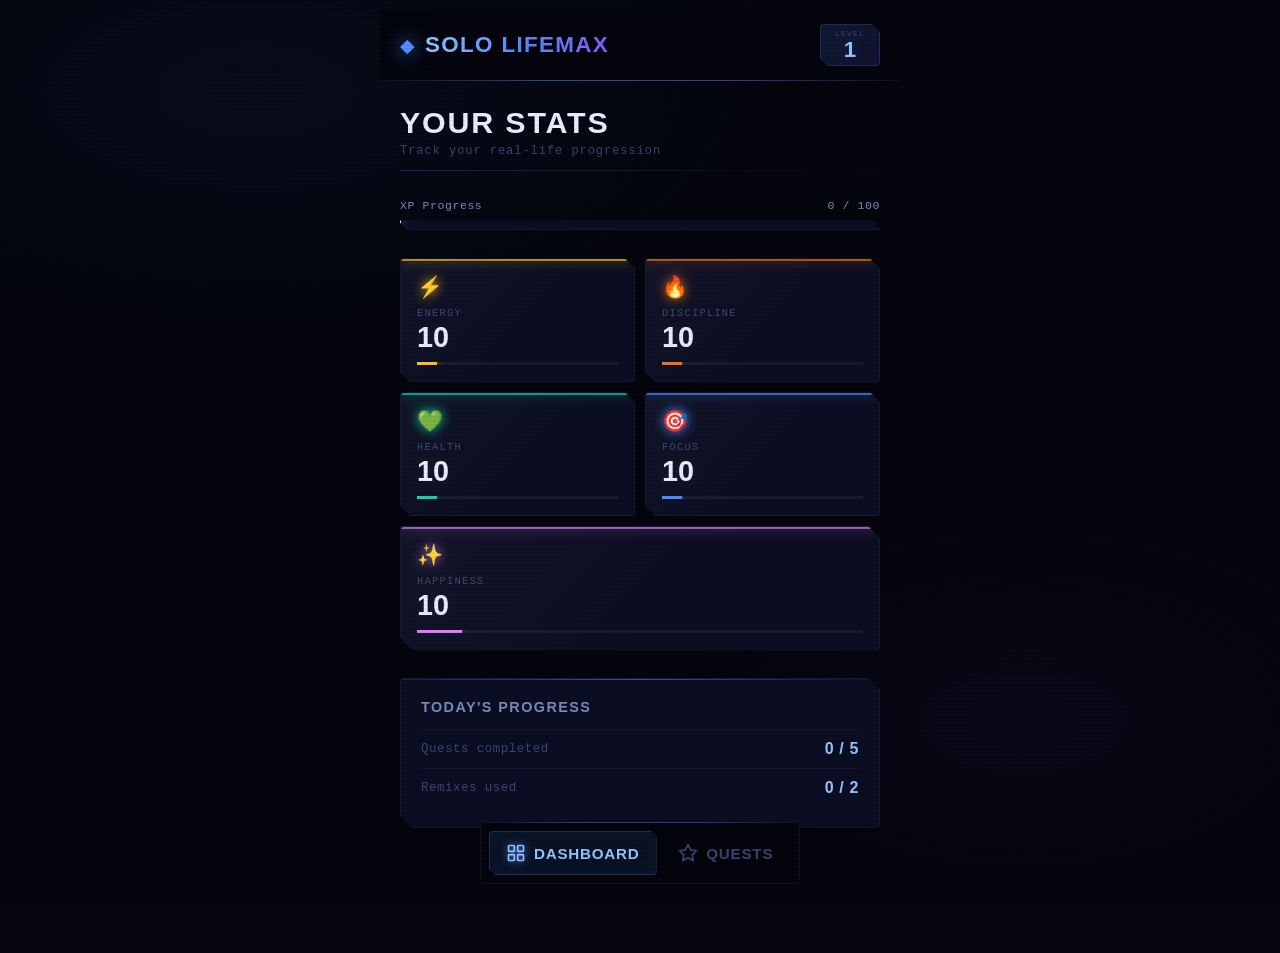
==== index.html @ a32b874c "Initial commit - Solo Lifemax MVP" ====
<!DOCTYPE html>
<html lang="fr">
<head>
  <meta charset="UTF-8" />
  <meta name="viewport" content="width=device-width, initial-scale=1.0" />
  <title>Solo Lifemax</title>
  <link rel="stylesheet" href="style.css" />
  <link href="https://fonts.googleapis.com/css2?family=Inter:wght@300;400;500;600;700&display=swap" rel="stylesheet" />
</head>
<body>
  <div id="app">
    <!-- Header -->
    <header class="header">
      <div class="header-inner">
        <div class="logo">
          <span class="logo-icon">◆</span>
          <span class="logo-text">Solo Lifemax</span>
        </div>
        <div class="level-badge">
          <span class="level-label" data-i18n="level">NIVEAU</span>
          <span class="level-number" id="user-level">1</span>
        </div>
      </div>
    </header>

    <!-- Navigation -->
    <nav class="nav">
      <button class="nav-btn active" data-page="dashboard">
        <svg width="20" height="20" viewBox="0 0 24 24" fill="none" stroke="currentColor" stroke-width="2"><rect x="3" y="3" width="7" height="7" rx="1"/><rect x="14" y="3" width="7" height="7" rx="1"/><rect x="3" y="14" width="7" height="7" rx="1"/><rect x="14" y="14" width="7" height="7" rx="1"/></svg>
        <span data-i18n="dashboard">Tableau de bord</span>
      </button>
      <button class="nav-btn" data-page="quests">
        <svg width="20" height="20" viewBox="0 0 24 24" fill="none" stroke="currentColor" stroke-width="2"><path d="M12 2l3.09 6.26L22 9.27l-5 4.87 1.18 6.88L12 17.77l-6.18 3.25L7 14.14 2 9.27l6.91-1.01L12 2z"/></svg>
        <span data-i18n="quests">Quêtes</span>
      </button>
    </nav>

    <!-- Dashboard Page -->
    <main class="page active" id="page-dashboard">
      <div class="page-header">
        <h1 data-i18n="yourStats">Tes Stats</h1>
        <p class="subtitle" data-i18n="statsSubtitle">Suis ta progression dans la vraie vie</p>
      </div>

      <div class="xp-bar-container">
        <div class="xp-bar-label">
          <span data-i18n="xpProgress">Progression XP</span>
          <span id="xp-text">0 / 100</span>
        </div>
        <div class="xp-bar">
          <div class="xp-bar-fill" id="xp-fill" style="width: 0%"></div>
        </div>
      </div>

      <div class="stats-grid" id="stats-grid">
        <!-- Stats cards injected by JS -->
      </div>

      <div class="today-summary">
        <h2 data-i18n="todayProgress">Progrès du jour</h2>
        <div class="summary-row">
          <span data-i18n="questsCompleted">Quêtes terminées</span>
          <span id="quests-done-count">0 / 5</span>
        </div>
        <div class="summary-row">
          <span data-i18n="remixesUsed">Remix utilisés</span>
          <span id="remix-count">0 / 1</span>
        </div>
      </div>
    </main>

    <!-- Quests Page -->
    <main class="page" id="page-quests">
      <div class="page-header">
        <h1 data-i18n="dailyQuests">Quêtes du jour</h1>
        <p class="subtitle" id="quests-date"></p>
      </div>

      <div class="quests-list" id="quests-list">
        <!-- Quest cards injected by JS -->
      </div>

      <div class="quests-footer" id="quests-footer">
        <p class="quests-hint" data-i18n="questsHint">Termine toutes les quêtes pour maximiser tes stats.</p>
      </div>
    </main>
  </div>

  <script src="app.js"></script>
</body>
</html>
---- style.css ----
/* ========== Reset & Base ========== */
*, *::before, *::after {
  margin: 0;
  padding: 0;
  box-sizing: border-box;
}

@import url('https://fonts.googleapis.com/css2?family=Rajdhani:wght@400;500;600;700&family=Share+Tech+Mono&family=Nunito:wght@400;500;600;700&display=swap');

:root {
  --bg-primary: #04050d;
  --bg-secondary: #070a18;
  --bg-card: #0b0e22;
  --bg-card-hover: #101428;

  --accent: #4f8eff;
  --accent-2: #8b5cf6;
  --accent-light: #93c5fd;
  --accent-glow: rgba(79, 142, 255, 0.25);
  --accent-glow-2: rgba(139, 92, 246, 0.2);

  --text-primary: #e8eeff;
  --text-secondary: #7a8ab8;
  --text-muted: #3a4470;

  --success: #10d9a0;
  --success-glow: rgba(16, 217, 160, 0.2);
  --danger: #ff4466;

  --energy-color: #fbbf24;
  --discipline-color: #f97316;
  --health-color: #10d9a0;
  --focus-color: #4f8eff;
  --happiness-color: #e879f9;

  --border: rgba(79, 142, 255, 0.1);
  --border-bright: rgba(79, 142, 255, 0.25);
  --radius: 4px;
  --radius-sm: 3px;
  --transition: 0.25s cubic-bezier(0.4, 0, 0.2, 1);

  --font-display: 'Rajdhani', sans-serif;
  --font-mono: 'Share Tech Mono', monospace;
  --font-body: 'Nunito', sans-serif;
}

html {
  font-size: 16px;
  scroll-behavior: smooth;
}

body {
  font-family: var(--font-body);
  background: var(--bg-primary);
  color: var(--text-primary);
  min-height: 100vh;
  -webkit-font-smoothing: antialiased;
  overflow-x: hidden;
}

/* Animated scanlines overlay */
body::before {
  content: '';
  position: fixed;
  inset: 0;
  pointer-events: none;
  z-index: 999;
  background: repeating-linear-gradient(
    0deg,
    transparent,
    transparent 2px,
    rgba(0, 0, 0, 0.04) 2px,
    rgba(0, 0, 0, 0.04) 4px
  );
}

/* Atmospheric background glow */
body::after {
  content: '';
  position: fixed;
  inset: 0;
  pointer-events: none;
  z-index: 0;
  background:
    radial-gradient(ellipse 60% 40% at 20% 10%, rgba(79, 142, 255, 0.06) 0%, transparent 70%),
    radial-gradient(ellipse 40% 30% at 80% 80%, rgba(139, 92, 246, 0.05) 0%, transparent 70%);
}

#app {
  max-width: 520px;
  margin: 0 auto;
  padding-bottom: 100px;
  position: relative;
  z-index: 1;
}

/* ========== Header ========== */
.header {
  position: sticky;
  top: 0;
  z-index: 100;
  background: rgba(4, 5, 13, 0.9);
  backdrop-filter: blur(20px);
  border-bottom: 1px solid var(--border);
}

.header::after {
  content: '';
  position: absolute;
  bottom: -1px;
  left: 0;
  right: 0;
  height: 1px;
  background: linear-gradient(90deg, transparent, var(--accent), var(--accent-2), transparent);
  opacity: 0.5;
}

.header-inner {
  display: flex;
  align-items: center;
  justify-content: space-between;
  padding: 14px 20px;
}

.logo {
  display: flex;
  align-items: center;
  gap: 10px;
}

.logo-icon {
  font-size: 1.2rem;
  color: var(--accent);
  filter: drop-shadow(0 0 10px var(--accent));
  animation: pulse-glow 3s ease-in-out infinite;
}

@keyframes pulse-glow {
  0%, 100% { filter: drop-shadow(0 0 6px var(--accent)); }
  50% { filter: drop-shadow(0 0 16px var(--accent)) drop-shadow(0 0 30px var(--accent-glow)); }
}

.logo-text {
  font-family: var(--font-display);
  font-size: 1.4rem;
  font-weight: 700;
  letter-spacing: 0.06em;
  text-transform: uppercase;
  background: linear-gradient(90deg, var(--accent-light), var(--accent), var(--accent-2));
  -webkit-background-clip: text;
  -webkit-text-fill-color: transparent;
  background-clip: text;
}

.level-badge {
  display: flex;
  flex-direction: column;
  align-items: center;
  background: var(--bg-card);
  border: 1px solid var(--border-bright);
  border-radius: var(--radius);
  padding: 4px 14px;
  gap: 1px;
  position: relative;
  clip-path: polygon(0 0, calc(100% - 8px) 0, 100% 8px, 100% 100%, 8px 100%, 0 calc(100% - 8px));
}

.level-badge::before {
  content: '';
  position: absolute;
  inset: 0;
  background: linear-gradient(135deg, rgba(79, 142, 255, 0.08), rgba(139, 92, 246, 0.05));
  border-radius: inherit;
}

.level-label {
  font-family: var(--font-mono);
  font-size: 0.5rem;
  letter-spacing: 0.15em;
  color: var(--text-muted);
  text-transform: uppercase;
  position: relative;
}

.level-number {
  font-family: var(--font-display);
  font-size: 1.4rem;
  font-weight: 700;
  color: var(--accent-light);
  line-height: 1;
  position: relative;
  text-shadow: 0 0 20px var(--accent-glow);
}

/* ========== Navigation ========== */
.nav {
  position: fixed;
  bottom: 0;
  left: 50%;
  transform: translateX(-50%);
  width: 100%;
  max-width: 520px;
  z-index: 100;
  display: flex;
  gap: 4px;
  padding: 10px 14px 18px;
  background: rgba(4, 5, 13, 0.95);
  backdrop-filter: blur(20px);
  border-top: 1px solid var(--border);
}

.nav::before {
  content: '';
  position: absolute;
  top: -1px;
  left: 0;
  right: 0;
  height: 1px;
  background: linear-gradient(90deg, transparent, var(--accent), var(--accent-2), transparent);
  opacity: 0.4;
}

.nav-btn {
  flex: 1;
  display: flex;
  align-items: center;
  justify-content: center;
  gap: 8px;
  background: transparent;
  border: 1px solid transparent;
  border-radius: var(--radius);
  padding: 11px 16px;
  color: var(--text-muted);
  font-family: var(--font-display);
  font-size: 0.95rem;
  font-weight: 600;
  letter-spacing: 0.05em;
  text-transform: uppercase;
  cursor: pointer;
  transition: var(--transition);
  position: relative;
  clip-path: polygon(0 0, calc(100% - 6px) 0, 100% 6px, 100% 100%, 6px 100%, 0 calc(100% - 6px));
}

.nav-btn:hover {
  color: var(--text-secondary);
  background: rgba(79, 142, 255, 0.05);
  border-color: var(--border);
}

.nav-btn.active {
  color: var(--accent-light);
  background: rgba(79, 142, 255, 0.1);
  border-color: var(--border-bright);
  box-shadow: inset 0 0 20px rgba(79, 142, 255, 0.05), 0 0 20px rgba(79, 142, 255, 0.08);
}

.nav-btn.active svg {
  filter: drop-shadow(0 0 4px var(--accent));
}

.nav-btn svg {
  flex-shrink: 0;
  transition: var(--transition);
}

/* ========== Pages ========== */
.page {
  display: none;
  padding: 24px 20px;
  animation: fadeIn 0.3s ease;
}

.page.active {
  display: block;
}

@keyframes fadeIn {
  from { opacity: 0; transform: translateY(10px); }
  to { opacity: 1; transform: translateY(0); }
}

.page-header {
  margin-bottom: 28px;
  position: relative;
}

.page-header::after {
  content: '';
  display: block;
  margin-top: 12px;
  height: 1px;
  background: linear-gradient(90deg, var(--border-bright), transparent);
}

.page-header h1 {
  font-family: var(--font-display);
  font-size: 1.9rem;
  font-weight: 700;
  letter-spacing: 0.06em;
  text-transform: uppercase;
  background: linear-gradient(90deg, var(--text-primary) 60%, var(--accent-light));
  -webkit-background-clip: text;
  -webkit-text-fill-color: transparent;
  background-clip: text;
  margin-bottom: 4px;
}

.subtitle {
  font-family: var(--font-mono);
  color: var(--text-muted);
  font-size: 0.75rem;
  letter-spacing: 0.08em;
}

/* ========== XP Bar ========== */
.xp-bar-container {
  margin-bottom: 28px;
}

.xp-bar-label {
  display: flex;
  justify-content: space-between;
  font-family: var(--font-mono);
  font-size: 0.72rem;
  color: var(--text-secondary);
  margin-bottom: 8px;
  letter-spacing: 0.05em;
}

.xp-bar {
  height: 10px;
  background: var(--bg-card);
  border-radius: 0;
  overflow: visible;
  border: 1px solid var(--border);
  position: relative;
  clip-path: polygon(0 0, calc(100% - 8px) 0, 100% 8px, 100% 100%, 8px 100%, 0 calc(100% - 8px));
}

.xp-bar-fill {
  height: 100%;
  background: linear-gradient(90deg, var(--accent), var(--accent-2), #a78bfa);
  transition: width 0.8s cubic-bezier(0.4, 0, 0.2, 1);
  position: relative;
}

.xp-bar-fill::after {
  content: '';
  position: absolute;
  right: 0;
  top: -2px;
  bottom: -2px;
  width: 3px;
  background: white;
  box-shadow: 0 0 12px var(--accent), 0 0 24px var(--accent-glow);
  opacity: 0.9;
}

/* ========== Stats Grid ========== */
.stats-grid {
  display: grid;
  grid-template-columns: 1fr 1fr;
  gap: 10px;
  margin-bottom: 28px;
}

.stat-card {
  background: var(--bg-card);
  border: 1px solid var(--border);
  border-radius: var(--radius);
  padding: 16px;
  transition: var(--transition);
  position: relative;
  overflow: hidden;
  clip-path: polygon(0 0, calc(100% - 10px) 0, 100% 10px, 100% 100%, 10px 100%, 0 calc(100% - 10px));
  cursor: default;
}

.stat-card::before {
  content: '';
  position: absolute;
  top: 0;
  left: 0;
  width: 100%;
  height: 100%;
  background: linear-gradient(135deg, rgba(255,255,255,0.03) 0%, transparent 60%);
  pointer-events: none;
}

.stat-card::after {
  content: '';
  position: absolute;
  top: 0;
  left: 0;
  right: 0;
  height: 2px;
  background: var(--stat-color);
  box-shadow: 0 0 12px var(--stat-color);
  opacity: 0.7;
}

.stat-card:hover {
  background: var(--bg-card-hover);
  border-color: rgba(79, 142, 255, 0.2);
  box-shadow: 0 0 24px rgba(79, 142, 255, 0.06), inset 0 0 30px rgba(79, 142, 255, 0.02);
  transform: translateY(-2px);
}

.stat-icon {
  font-size: 1.3rem;
  margin-bottom: 8px;
  display: block;
  filter: drop-shadow(0 0 6px var(--stat-color));
}

.stat-name {
  font-family: var(--font-mono);
  font-size: 0.65rem;
  letter-spacing: 0.12em;
  text-transform: uppercase;
  color: var(--text-muted);
  margin-bottom: 4px;
}

.stat-value {
  font-family: var(--font-display);
  font-size: 1.8rem;
  font-weight: 700;
  color: var(--text-primary);
  margin-bottom: 10px;
  line-height: 1;
  text-shadow: 0 0 20px rgba(255,255,255,0.1);
}

.stat-bar {
  height: 3px;
  background: rgba(255, 255, 255, 0.05);
  overflow: hidden;
  position: relative;
}

.stat-bar-fill {
  height: 100%;
  background: var(--stat-color);
  transition: width 0.9s cubic-bezier(0.4, 0, 0.2, 1);
  box-shadow: 0 0 8px var(--stat-color);
  position: relative;
}

/* Full-width last card if odd number */
.stats-grid .stat-card:last-child:nth-child(odd) {
  grid-column: 1 / -1;
  clip-path: polygon(0 0, calc(100% - 12px) 0, 100% 12px, 100% 100%, 12px 100%, 0 calc(100% - 12px));
}

/* ========== Today Summary ========== */
.today-summary {
  background: var(--bg-card);
  border: 1px solid var(--border);
  border-radius: var(--radius);
  padding: 20px;
  position: relative;
  overflow: hidden;
  clip-path: polygon(0 0, calc(100% - 12px) 0, 100% 12px, 100% 100%, 12px 100%, 0 calc(100% - 12px));
}

.today-summary::before {
  content: '';
  position: absolute;
  top: 0;
  left: 0;
  right: 0;
  height: 1px;
  background: linear-gradient(90deg, var(--border-bright), var(--accent-2), transparent);
  opacity: 0.6;
}

.today-summary h2 {
  font-family: var(--font-display);
  font-size: 0.9rem;
  font-weight: 600;
  letter-spacing: 0.1em;
  text-transform: uppercase;
  color: var(--text-secondary);
  margin-bottom: 14px;
}

.summary-row {
  display: flex;
  justify-content: space-between;
  align-items: center;
  padding: 10px 0;
  border-top: 1px solid var(--border);
  font-size: 0.85rem;
}

.summary-row span:first-child {
  font-family: var(--font-mono);
  font-size: 0.78rem;
  color: var(--text-muted);
  letter-spacing: 0.04em;
}

.summary-row span:last-child {
  font-family: var(--font-display);
  font-size: 1rem;
  font-weight: 600;
  color: var(--accent-light);
  letter-spacing: 0.04em;
}

/* ========== Quests ========== */
.quests-list {
  display: flex;
  flex-direction: column;
  gap: 12px;
}

.quest-card {
  background: var(--bg-card);
  border: 1px solid var(--border);
  border-radius: var(--radius);
  padding: 20px;
  transition: var(--transition);
  position: relative;
  overflow: hidden;
  clip-path: polygon(0 0, calc(100% - 14px) 0, 100% 14px, 100% 100%, 14px 100%, 0 calc(100% - 14px));
}

/* Left accent bar */
.quest-card::before {
  content: '';
  position: absolute;
  left: 0;
  top: 0;
  bottom: 0;
  width: 2px;
  background: linear-gradient(180deg, var(--accent), var(--accent-2));
  opacity: 0;
  transition: var(--transition);
}

.quest-card:hover:not(.completed)::before {
  opacity: 1;
}

.quest-card:hover:not(.completed) {
  background: var(--bg-card-hover);
  border-color: rgba(79, 142, 255, 0.2);
  box-shadow: 0 4px 30px rgba(79, 142, 255, 0.06), inset 0 0 40px rgba(79, 142, 255, 0.02);
}

.quest-card.completed {
  opacity: 0.45;
  border-color: rgba(16, 217, 160, 0.15);
}

.quest-card.completed::before {
  background: var(--success);
  opacity: 0.6;
}

.quest-card.completed::after {
  content: '';
  position: absolute;
  top: 0;
  right: 0;
  bottom: 0;
  left: 0;
  background: linear-gradient(135deg, rgba(16, 217, 160, 0.03) 0%, transparent 60%);
}

.quest-top {
  display: flex;
  justify-content: space-between;
  align-items: flex-start;
  margin-bottom: 8px;
}

.quest-title {
  font-family: var(--font-display);
  font-size: 1.05rem;
  font-weight: 600;
  letter-spacing: 0.02em;
  text-transform: uppercase;
  flex: 1;
  padding-right: 12px;
  color: var(--text-primary);
}

.quest-reward {
  display: flex;
  gap: 5px;
  flex-wrap: wrap;
  justify-content: flex-end;
  flex-shrink: 0;
}

.quest-reward-tag {
  font-family: var(--font-mono);
  font-size: 0.62rem;
  font-weight: 400;
  padding: 2px 7px;
  border-radius: 2px;
  letter-spacing: 0.04em;
  background: rgba(79, 142, 255, 0.1);
  color: var(--accent-light);
  border: 1px solid rgba(79, 142, 255, 0.2);
  white-space: nowrap;
}

.quest-desc {
  font-size: 0.82rem;
  color: var(--text-secondary);
  line-height: 1.55;
  margin-bottom: 16px;
}

.quest-actions {
  display: flex;
  gap: 8px;
}

/* ========== Buttons ========== */
.btn {
  font-family: var(--font-display);
  font-size: 0.85rem;
  font-weight: 600;
  letter-spacing: 0.08em;
  text-transform: uppercase;
  padding: 10px 20px;
  border-radius: var(--radius);
  border: 1px solid transparent;
  cursor: pointer;
  transition: var(--transition);
  display: inline-flex;
  align-items: center;
  gap: 6px;
  position: relative;
  overflow: hidden;
  clip-path: polygon(0 0, calc(100% - 6px) 0, 100% 6px, 100% 100%, 6px 100%, 0 calc(100% - 6px));
}

.btn::before {
  content: '';
  position: absolute;
  inset: 0;
  background: linear-gradient(135deg, rgba(255,255,255,0.1) 0%, transparent 50%);
  opacity: 0;
  transition: var(--transition);
}

.btn:hover::before {
  opacity: 1;
}

.btn-validate {
  background: linear-gradient(135deg, var(--accent), var(--accent-2));
  color: white;
  border-color: rgba(79, 142, 255, 0.4);
  box-shadow: 0 2px 16px var(--accent-glow), inset 0 1px 0 rgba(255,255,255,0.1);
}

.btn-validate:hover {
  transform: translateY(-1px);
  box-shadow: 0 6px 24px var(--accent-glow), 0 0 40px rgba(79, 142, 255, 0.15);
}

.btn-validate:active {
  transform: translateY(0);
}

.btn-remix {
  background: transparent;
  border: 1px solid var(--border-bright);
  color: var(--text-secondary);
}

.btn-remix:hover {
  background: rgba(79, 142, 255, 0.08);
  color: var(--text-primary);
  border-color: rgba(79, 142, 255, 0.3);
}

.btn-remix:disabled,
.btn-validate:disabled {
  opacity: 0.25;
  cursor: not-allowed;
  transform: none !important;
  box-shadow: none !important;
}

.quest-completed-label {
  display: inline-flex;
  align-items: center;
  gap: 6px;
  font-family: var(--font-mono);
  font-size: 0.75rem;
  letter-spacing: 0.1em;
  color: var(--success);
  text-transform: uppercase;
}

.quest-completed-label svg {
  width: 14px;
  height: 14px;
}

/* ========== Quests Footer ========== */
.quests-footer {
  margin-top: 24px;
  text-align: center;
}

.quests-hint {
  font-family: var(--font-mono);
  font-size: 0.72rem;
  letter-spacing: 0.06em;
  color: var(--text-muted);
}

/* ========== Toast ========== */
.toast {
  position: fixed;
  top: 80px;
  left: 50%;
  transform: translateX(-50%) translateY(-20px);
  background: var(--bg-card);
  border: 1px solid var(--border-bright);
  border-radius: var(--radius);
  padding: 12px 24px;
  font-family: var(--font-mono);
  font-size: 0.8rem;
  letter-spacing: 0.06em;
  color: var(--text-primary);
  box-shadow: 0 8px 40px rgba(0, 0, 0, 0.6), 0 0 30px var(--accent-glow);
  z-index: 200;
  opacity: 0;
  pointer-events: none;
  transition: opacity 0.25s ease, transform 0.25s ease;
  max-width: 90vw;
  text-align: center;
  clip-path: polygon(0 0, calc(100% - 8px) 0, 100% 8px, 100% 100%, 8px 100%, 0 calc(100% - 8px));
}

.toast.show {
  opacity: 1;
  transform: translateX(-50%) translateY(0);
  pointer-events: auto;
}

.toast.success {
  border-color: rgba(16, 217, 160, 0.4);
  box-shadow: 0 8px 40px rgba(0, 0, 0, 0.6), 0 0 30px var(--success-glow);
  color: var(--success);
}

.toast.level-up {
  border-color: var(--accent);
  box-shadow: 0 8px 40px rgba(0, 0, 0, 0.6), 0 0 40px var(--accent-glow), 0 0 80px rgba(79, 142, 255, 0.1);
  font-family: var(--font-display);
  font-size: 1rem;
  font-weight: 700;
  letter-spacing: 0.1em;
  color: var(--accent-light);
  text-shadow: 0 0 20px var(--accent-glow);
  text-transform: uppercase;
}

/* ========== Stat Bump Animation ========== */
@keyframes statBump {
  0% { transform: scale(1); }
  30% { transform: scale(1.08); box-shadow: 0 0 30px var(--stat-color); }
  100% { transform: scale(1); }
}

.stat-card.bump {
  animation: statBump 0.5s ease;
}

/* ========== All Quests Done ========== */

/* ========== Troll Quest Styling ========== */
.quest-card.troll {
  border-color: rgba(250, 204, 21, 0.15);
}

.quest-card.troll:not(.completed):hover {
  border-color: rgba(250, 204, 21, 0.3);
}

.quest-card.troll::before {
  background: linear-gradient(90deg, #fbbf24, #f59e0b) !important;
}

.quest-troll-tag {
  display: inline-block;
  font-size: 0.6rem;
  font-weight: 700;
  letter-spacing: 0.08em;
  text-transform: uppercase;
  padding: 2px 7px;
  border-radius: 3px;
  margin-right: 8px;
  background: rgba(250, 204, 21, 0.15);
  color: #fbbf24;
  border: 1px solid rgba(250, 204, 21, 0.25);
  vertical-align: middle;
}

.quest-free-reroll-tag {
  display: inline-block;
  font-size: 0.55rem;
  font-weight: 700;
  letter-spacing: 0.06em;
  text-transform: uppercase;
  padding: 2px 6px;
  border-radius: 3px;
  margin-right: 8px;
  background: rgba(16, 217, 160, 0.12);
  color: var(--success);
  border: 1px solid rgba(16, 217, 160, 0.25);
  vertical-align: middle;
}

/* ========== Bonus Quest Styling ========== */
.bonus-header {
  text-align: center;
  padding: 28px 16px 16px;
  animation: fadeIn 0.5s ease;
}

.bonus-header h2 {
  font-family: var(--font-display);
  font-size: 1.15rem;
  font-weight: 700;
  letter-spacing: 0.06em;
  margin-bottom: 6px;
  background: linear-gradient(135deg, #e879f9, #f472b6);
  -webkit-background-clip: text;
  -webkit-text-fill-color: transparent;
  background-clip: text;
  text-shadow: none;
}

.bonus-header p {
  color: var(--text-secondary);
  font-size: 0.8rem;
}

.quest-card.bonus-card {
  border-color: rgba(232, 121, 249, 0.15);
  background: linear-gradient(135deg, var(--bg-card), rgba(232, 121, 249, 0.03));
}

.quest-card.bonus-card:not(.completed):hover {
  border-color: rgba(232, 121, 249, 0.3);
}

.quest-card.bonus-card::before {
  background: linear-gradient(90deg, #e879f9, #f472b6) !important;
}

.quest-bonus-tag {
  display: inline-block;
  font-size: 0.6rem;
  font-weight: 700;
  letter-spacing: 0.08em;
  text-transform: uppercase;
  padding: 2px 7px;
  border-radius: 3px;
  margin-right: 8px;
  background: rgba(232, 121, 249, 0.15);
  color: #e879f9;
  border: 1px solid rgba(232, 121, 249, 0.25);
  vertical-align: middle;
}

.bonus-reward {
  background: rgba(232, 121, 249, 0.1) !important;
  color: #e879f9 !important;
  border-color: rgba(232, 121, 249, 0.2) !important;
}

.btn-bonus {
  background: linear-gradient(135deg, #e879f9, #c026d3) !important;
  box-shadow: 0 2px 12px rgba(232, 121, 249, 0.3) !important;
}

.btn-bonus:hover {
  background: linear-gradient(135deg, #d946ef, #a21caf) !important;
  box-shadow: 0 4px 20px rgba(232, 121, 249, 0.4) !important;
}

.all-done {
  text-align: center;
  padding: 50px 20px;
  animation: fadeIn 0.5s ease;
}

.all-done-icon {
  font-size: 3.5rem;
  margin-bottom: 20px;
  display: block;
  filter: drop-shadow(0 0 20px gold);
  animation: float 3s ease-in-out infinite;
}

@keyframes float {
  0%, 100% { transform: translateY(0); }
  50% { transform: translateY(-8px); }
}

.all-done h2 {
  font-family: var(--font-display);
  font-size: 1.4rem;
  font-weight: 700;
  letter-spacing: 0.1em;
  text-transform: uppercase;
  margin-bottom: 10px;
  background: linear-gradient(135deg, var(--success), #6ee7b7);
  -webkit-background-clip: text;
  -webkit-text-fill-color: transparent;
  background-clip: text;
  text-shadow: none;
}

.all-done p {
  font-family: var(--font-mono);
  color: var(--text-muted);
  font-size: 0.8rem;
  letter-spacing: 0.05em;
}

/* ========== Responsive ========== */
@media (max-width: 400px) {
  .stats-grid {
    grid-template-columns: 1fr;
  }

  .quest-top {
    flex-direction: column;
    gap: 8px;
  }

  .quest-reward {
    align-self: flex-start;
  }
}

@media (min-width: 768px) {
  #app {
    padding-top: 10px;
  }

  .nav {
    bottom: 16px;
    border-radius: var(--radius);
    border: 1px solid var(--border);
    width: auto;
    min-width: 320px;
    padding: 8px;
  }
}
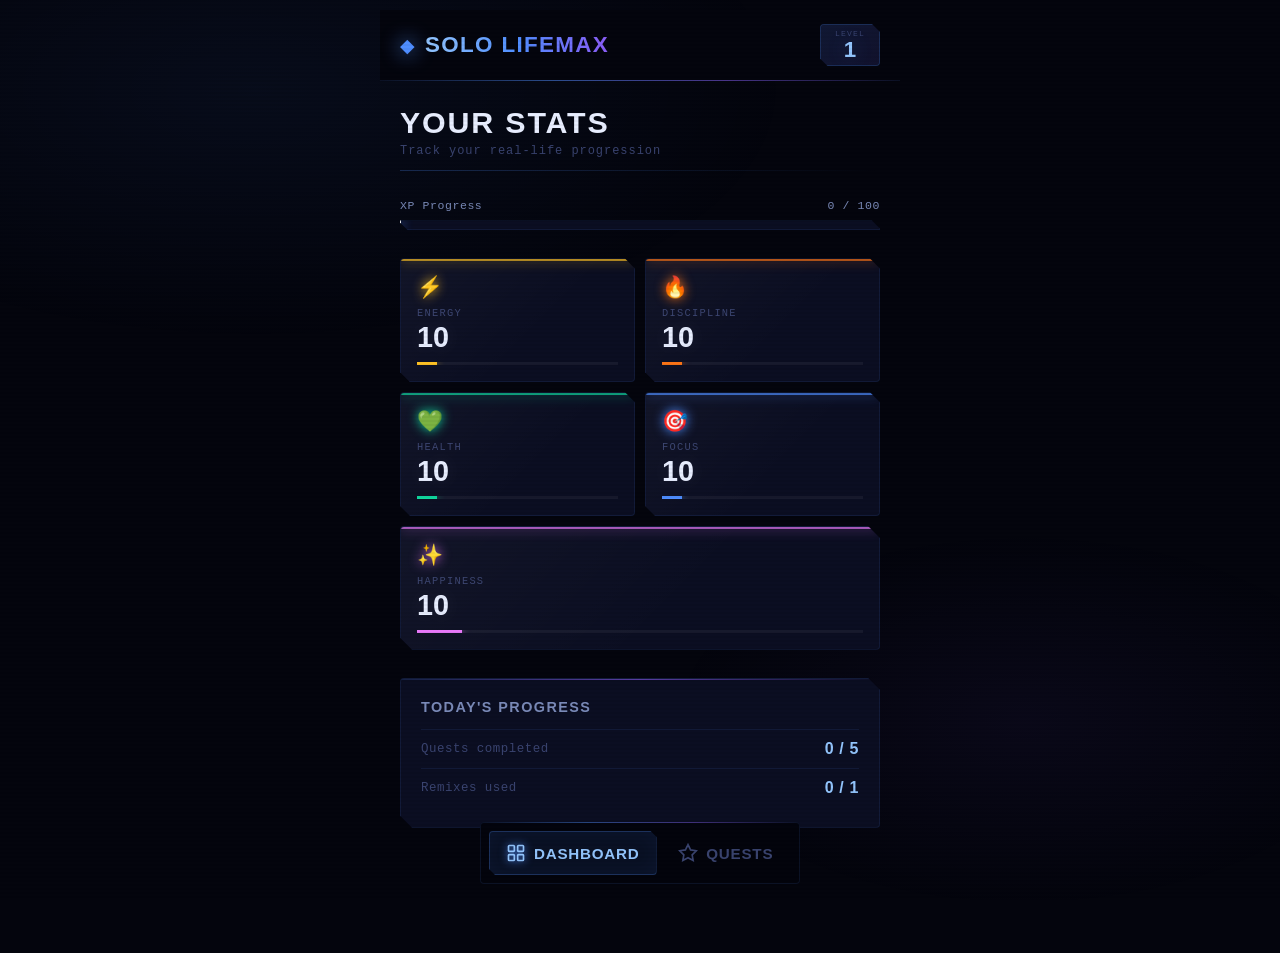
==== commit 2b8ed5d7: "t" ====
--- a/index.html
+++ b/index.html
@@ -4,6 +4,16 @@
   <meta charset="UTF-8" />
   <meta name="viewport" content="width=device-width, initial-scale=1.0" />
   <title>Solo Lifemax</title>
+
+  <!-- PWA -->
+  <link rel="manifest" href="/manifest.json" />
+  <meta name="theme-color" content="#7c3aed" />
+  <meta name="apple-mobile-web-app-capable" content="yes" />
+  <meta name="apple-mobile-web-app-status-bar-style" content="black-translucent" />
+  <meta name="apple-mobile-web-app-title" content="Lifemax" />
+  <link rel="icon" href="/icon.svg" type="image/svg+xml" />
+  <link rel="apple-touch-icon" href="/icon.svg" />
+
   <link rel="stylesheet" href="style.css" />
   <link href="https://fonts.googleapis.com/css2?family=Inter:wght@300;400;500;600;700&display=swap" rel="stylesheet" />
 </head>
@@ -87,5 +97,10 @@
   </div>
 
   <script src="app.js"></script>
+  <script>
+    if ("serviceWorker" in navigator) {
+      navigator.serviceWorker.register("/sw.js");
+    }
+  </script>
 </body>
 </html>
--- a/style.css
+++ b/style.css
@@ -99,7 +99,8 @@
   position: sticky;
   top: 0;
   z-index: 100;
-  background: rgba(4, 5, 13, 0.9);
+  background: rgb(4, 5, 13);
+  -webkit-backdrop-filter: blur(20px);
   backdrop-filter: blur(20px);
   border-bottom: 1px solid var(--border);
 }
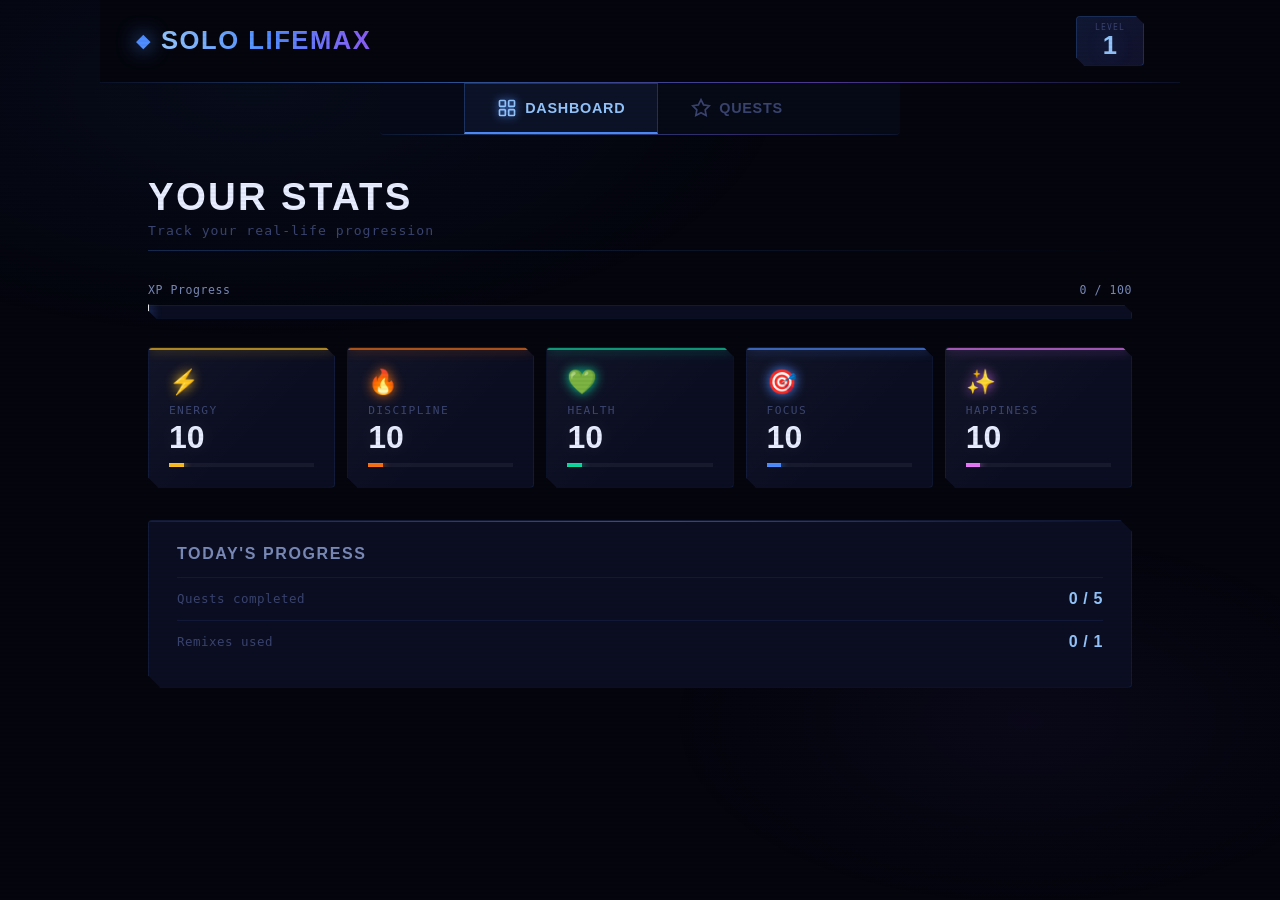
==== commit af12fbb5: "mdr" ====
--- a/index.html
+++ b/index.html
@@ -12,7 +12,7 @@
   <meta name="apple-mobile-web-app-status-bar-style" content="black-translucent" />
   <meta name="apple-mobile-web-app-title" content="Lifemax" />
   <link rel="icon" href="/icon.svg" type="image/svg+xml" />
-  <link rel="apple-touch-icon" href="/icon.svg" />
+  <link rel="apple-touch-icon" href="/apple-touch-icon.png" />
 
   <link rel="stylesheet" href="style.css" />
   <link href="https://fonts.googleapis.com/css2?family=Inter:wght@300;400;500;600;700&display=swap" rel="stylesheet" />
--- a/style.css
+++ b/style.css
@@ -963,4 +963,254 @@
     min-width: 320px;
     padding: 8px;
   }
+}
+
+/* ========== Desktop Layout (>= 900px) ========== */
+@media (min-width: 900px) {
+  #app {
+    max-width: 960px;
+    padding-top: 0;
+    padding-bottom: 40px;
+    display: flex;
+    flex-direction: column;
+  }
+
+  /* ---- Header: wider, more spacious ---- */
+  .header {
+    position: sticky;
+    top: 0;
+    border-radius: 0;
+    z-index: 101;
+  }
+
+  .header-inner {
+    padding: 16px 36px;
+  }
+
+  .logo-text {
+    font-size: 1.6rem;
+  }
+
+  .level-badge {
+    padding: 6px 18px;
+  }
+
+  .level-number {
+    font-size: 1.6rem;
+  }
+
+  /* ---- Nav: static centered top bar ---- */
+  .nav {
+    position: relative;
+    bottom: auto;
+    left: 50%;
+    transform: translateX(-50%);
+    max-width: 520px;
+    width: 100%;
+    border-radius: 0 0 var(--radius) var(--radius);
+    border: none;
+    border-bottom: 1px solid var(--border);
+    border-top: none;
+    padding: 0;
+    gap: 0;
+    background: rgba(7, 10, 24, 0.95);
+    backdrop-filter: blur(20px);
+    z-index: 100;
+    display: flex;
+    justify-content: center;
+  }
+  .nav-btn {
+    flex: 1 1 0;
+    max-width: 220px;
+    min-width: 0;
+    text-align: center;
+  }
+
+  .nav::before {
+    top: auto;
+    bottom: -1px;
+    background: linear-gradient(90deg, transparent, var(--accent), var(--accent-2), transparent);
+    opacity: 0.3;
+  }
+
+  .nav-btn {
+    flex: none;
+    padding: 14px 32px;
+    border-radius: 0;
+    clip-path: none;
+    font-size: 0.9rem;
+    border-bottom: 2px solid transparent;
+    transition: var(--transition);
+  }
+
+  .nav-btn:hover {
+    background: rgba(79, 142, 255, 0.06);
+    border-bottom-color: var(--border-bright);
+  }
+
+  .nav-btn.active {
+    background: rgba(79, 142, 255, 0.08);
+    border-bottom-color: var(--accent);
+    box-shadow: none;
+    clip-path: none;
+  }
+
+  /* ---- Pages: more padding ---- */
+  .page {
+    padding: 36px 40px;
+  }
+
+  .page-header {
+    margin-bottom: 32px;
+  }
+
+  .page-header h1 {
+    font-size: 2.2rem;
+  }
+
+  .subtitle {
+    font-size: 0.82rem;
+  }
+
+  /* ---- XP Bar: taller ---- */
+  .xp-bar {
+    height: 14px;
+  }
+
+  /* ---- Stats: 3 columns on desktop, wider cards ---- */
+  .stats-grid {
+    grid-template-columns: repeat(3, 1fr);
+    gap: 14px;
+    margin-bottom: 32px;
+  }
+
+  .stat-card {
+    padding: 20px;
+  }
+
+  .stat-icon {
+    font-size: 1.5rem;
+  }
+
+  .stat-value {
+    font-size: 2rem;
+  }
+
+  .stat-name {
+    font-size: 0.7rem;
+  }
+
+  .stat-bar {
+    height: 4px;
+  }
+
+  /* Keep last-child spanning only if it's the 5th (odd in 3-col) */
+  .stats-grid .stat-card:last-child:nth-child(odd) {
+    grid-column: auto;
+    clip-path: polygon(0 0, calc(100% - 10px) 0, 100% 10px, 100% 100%, 10px 100%, 0 calc(100% - 10px));
+  }
+
+  /* Make the last two cards span 3 columns evenly */
+  .stats-grid .stat-card:nth-child(4) {
+    grid-column: 1 / 2;
+  }
+  .stats-grid .stat-card:nth-child(5) {
+    grid-column: 2 / 4;
+  }
+
+  /* ---- Today summary: side-by-side rows ---- */
+  .today-summary {
+    padding: 24px 28px;
+  }
+
+  .today-summary h2 {
+    font-size: 1rem;
+  }
+
+  .summary-row {
+    font-size: 0.9rem;
+    padding: 12px 0;
+  }
+
+  /* ---- Quests: 2-column grid ---- */
+  .quests-list {
+    display: grid;
+    grid-template-columns: 1fr 1fr;
+    gap: 14px;
+  }
+
+  .quest-card {
+    padding: 22px;
+  }
+
+  .quest-title {
+    font-size: 1.1rem;
+  }
+
+  .quest-desc {
+    font-size: 0.85rem;
+  }
+
+  .btn {
+    font-size: 0.82rem;
+    padding: 10px 22px;
+  }
+
+  /* ---- All-done block: span full width ---- */
+  .all-done {
+    grid-column: 1 / -1;
+    padding: 60px 20px;
+  }
+
+  /* ---- Bonus header: span full width ---- */
+  .bonus-header {
+    grid-column: 1 / -1;
+  }
+
+  /* ---- Toast: slightly bigger ---- */
+  .toast {
+    font-size: 0.85rem;
+    padding: 14px 28px;
+    top: 90px;
+  }
+
+  .toast.level-up {
+    font-size: 1.1rem;
+  }
+
+  /* ---- Quests footer spans both cols ---- */
+  .quests-footer {
+    grid-column: 1 / -1;
+    margin-top: 0;
+  }
+}
+
+/* ========== Extra-wide Desktop (>= 1200px) ========== */
+@media (min-width: 1200px) {
+  #app {
+    max-width: 1080px;
+  }
+
+  .stats-grid {
+    grid-template-columns: repeat(5, 1fr);
+    gap: 12px;
+  }
+
+  /* Reset the span overrides for 5-col layout */
+  .stats-grid .stat-card:nth-child(4),
+  .stats-grid .stat-card:nth-child(5) {
+    grid-column: auto;
+  }
+
+  .stats-grid .stat-card:last-child:nth-child(odd) {
+    grid-column: auto;
+  }
+
+  .page {
+    padding: 40px 48px;
+  }
+
+  .page-header h1 {
+    font-size: 2.4rem;
+  }
 }
